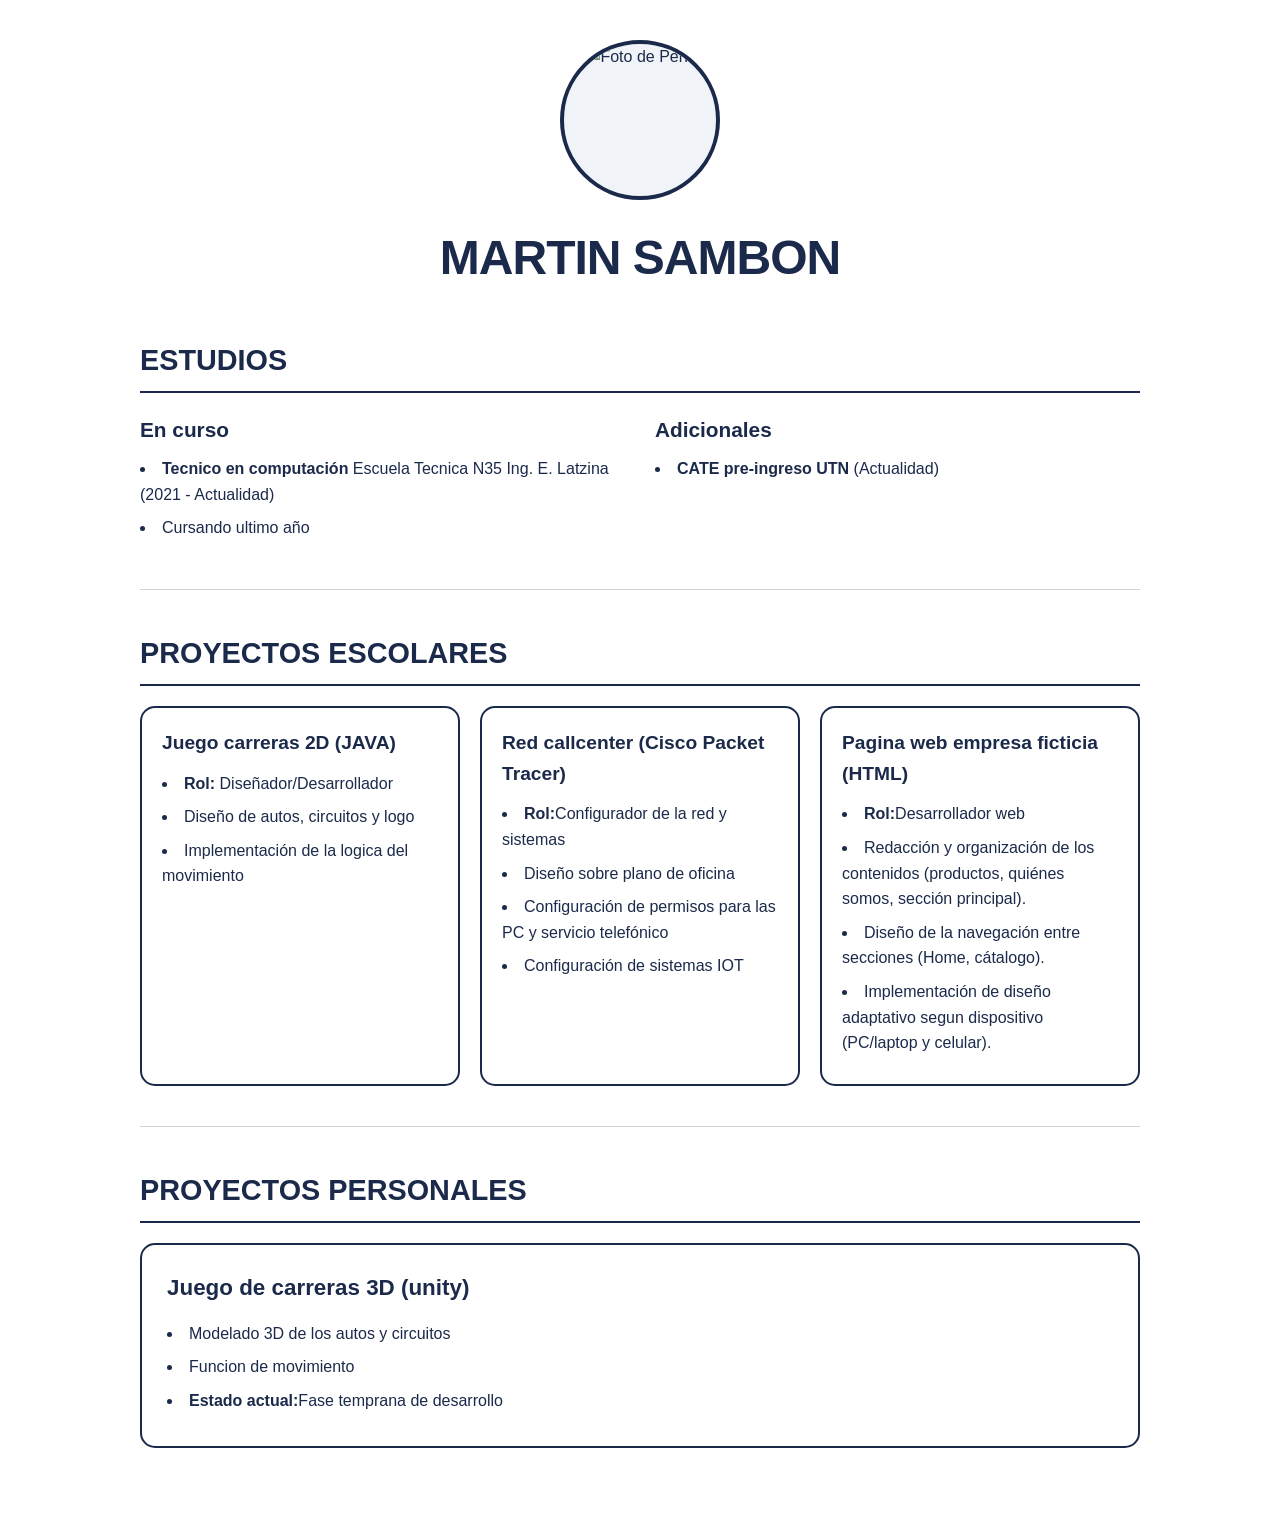
==== index.html @ 0f908883 "v1" ====
<!DOCTYPE html>
<html lang="es">
<head>
    <meta charset="UTF-8">
    <meta name="viewport" content="width=device-width, initial-scale=1.0">
    <title>CV personal Sambon Martin</title>
    <link rel="stylesheet" href="styles.css">
</head>
<body>

    <header class="header-cv">
        <div class="foto-contenedor">
            <img src="foto.jpg" alt="Foto de Perfil" class="foto-perfil">
        </div>
        <h1 class="nombre-principal">Martin Sambon</h1>
    </header>

    <main class="contenido-principal">
        
        <section class="seccion">
            <h2>Estudios</h2>
            <div class="estudios-grid">
                <div class="columna-estudios">
                    <h3>En curso</h3>
                    <ul>
                        <li><strong>Tecnico en computación</strong> Escuela Tecnica N35 Ing. E. Latzina (2021 - Actualidad)</li>
                        <li>Cursando ultimo año</li>
                    </ul>
                </div>
                <div class="columna-estudios">
                    <h3>Adicionales</h3>
                    <ul>
                        <li><strong>CATE pre-ingreso UTN</strong> (Actualidad)</li>
                    </ul>
                </div>
            </div>
        </section>

        <hr class="separador">

        <section class="seccion">
            <h2>Proyectos Escolares</h2>
            <div class="proyectos-escolares-grid">
                
                <div class="tarjeta-proyecto">
                    <h3>Juego carreras 2D (JAVA)</h3>
                    <ul>
                        <li><strong>Rol:</strong> Diseñador/Desarrollador</li>
                        <li> Diseño de autos, circuitos y logo </li>
                        <li>Implementación de la logica del movimiento </li>
                    </ul>
                </div>

                <div class="tarjeta-proyecto">
                    <h3>Red callcenter (Cisco Packet Tracer)</h3>
                    <ul>
                        <li><strong>Rol:</strong>Configurador de la red y sistemas</li>
                        <li>Diseño sobre plano de oficina </li>
                        <li>Configuración de permisos para las PC y servicio telefónico </li>
                        <li>Configuración de sistemas IOT </li>
                    </ul>
                </div>

                <div class="tarjeta-proyecto">
                    <h3>Pagina web empresa ficticia (HTML)</h3>
                    <ul>
                        <li><strong>Rol:</strong>Desarrollador web</li>
                        <li>Redacción y organización de los contenidos (productos, quiénes somos, sección principal). </li>
                        <li>Diseño de la navegación entre secciones (Home, cátalogo). </li>
                        <li>Implementación de diseño adaptativo segun dispositivo (PC/laptop y celular). </li>
                    </ul>
                </div>

            </div>
        </section>

        <hr class="separador">

        <section class="seccion">
            <h2>Proyectos Personales</h2>
            <div class="proyecto-personal-unico">
                <h3>Juego de carreras 3D (unity)</h3>
                <ul>
                    <li>Modelado 3D de los autos y circuitos</li>
                    <li>Funcion de movimiento</li>
                    <li><strong>Estado actual:</strong>Fase temprana de desarrollo</li>
                </ul>
            </div>
        </section>

    </main>

</body>
</html>
---- styles.css ----
/* --- Variables de Color y Estilos Globales --- */
:root {
    --blanco: #ffffff;
    --azul-oscuro: #1b2a4a;
    --azul-suave: #f0f4f8; /* Un tono muy claro para sutiles contrastes */
}

* {
    margin: 0;
    padding: 0;
    box-sizing: border-box;
}

body {
    font-family: 'Segoe UI', Tahoma, Geneva, Verdana, sans-serif;
    background-color: var(--blanco);
    color: var(--azul-oscuro);
    line-height: 1.6;
    padding: 40px 20px;
}

/* --- Encabezado (Nombre y Foto) --- */
.header-cv {
    display: flex;
    flex-direction: column;
    align-items: center;
    text-align: center;
    margin-bottom: 40px;
}

.foto-contenedor {
    width: 160px;
    height: 160px;
    border-radius: 50%;
    border: 4px solid var(--azul-oscuro);
    background-color: var(--azul-suave); /* Fondo provisional si no hay foto */
    overflow: hidden;
    margin-bottom: 20px;
}

.foto-perfil {
    width: 100%;
    height: 100%;
    object-fit: cover;
}

.nombre-principal {
    font-size: 3rem;
    font-weight: 800;
    letter-spacing: -1px;
    text-transform: uppercase;
}

/* --- Contenedor General --- */
.contenido-principal {
    max-width: 1000px;
    margin: 0 auto;
}

.seccion {
    margin-bottom: 40px;
}

h2 {
    font-size: 1.8rem;
    border-bottom: 2px solid var(--azul-oscuro);
    padding-bottom: 8px;
    margin-bottom: 20px;
    text-transform: uppercase;
}

/* --- Listas (ul) Estilos Generales --- */
ul {
    list-style-position: inside;
    margin-top: 10px;
}

li {
    margin-bottom: 8px;
}

/* --- Sección: Estudios --- */
.estudios-grid {
    display: grid;
    grid-template-columns: 1fr 1fr;
    gap: 30px;
}

.columna-estudios h3 {
    font-size: 1.3rem;
    margin-bottom: 10px;
}

/* --- Separador Visual --- */
.separador {
    border: 0;
    height: 1px;
    background-color: rgba(27, 42, 74, 0.2);
    margin: 40px 0;
}

/* --- Sección: Proyectos Escolares (3 columnas/cuadros) --- */
.proyectos-escolares-grid {
    display: grid;
    grid-template-columns: repeat(auto-fit, minmax(280px, 1fr));
    gap: 20px;
}

.tarjeta-proyecto {
    border: 2px solid var(--azul-oscuro);
    border-radius: 15px; /* Bordes redondos */
    padding: 20px;
    background-color: var(--blanco);
}

.tarjeta-proyecto h3 {
    margin-bottom: 12px;
    font-size: 1.2rem;
}

/* --- Sección: Proyecto Personal (1 cuadro único grande) --- */
.proyecto-personal-unico {
    border: 2px solid var(--azul-oscuro);
    border-radius: 15px; /* Bordes redondos */
    padding: 25px;
    background-color: var(--blanco);
}

.proyecto-personal-unico h3 {
    margin-bottom: 15px;
    font-size: 1.4rem;
}

/* --- Adaptabilidad para Celulares --- */
@media (max-width: 768px) {
    .estudios-grid {
        grid-template-columns: 1fr;
    }
    
    .nombre-principal {
        font-size: 2.2rem;
    }
}
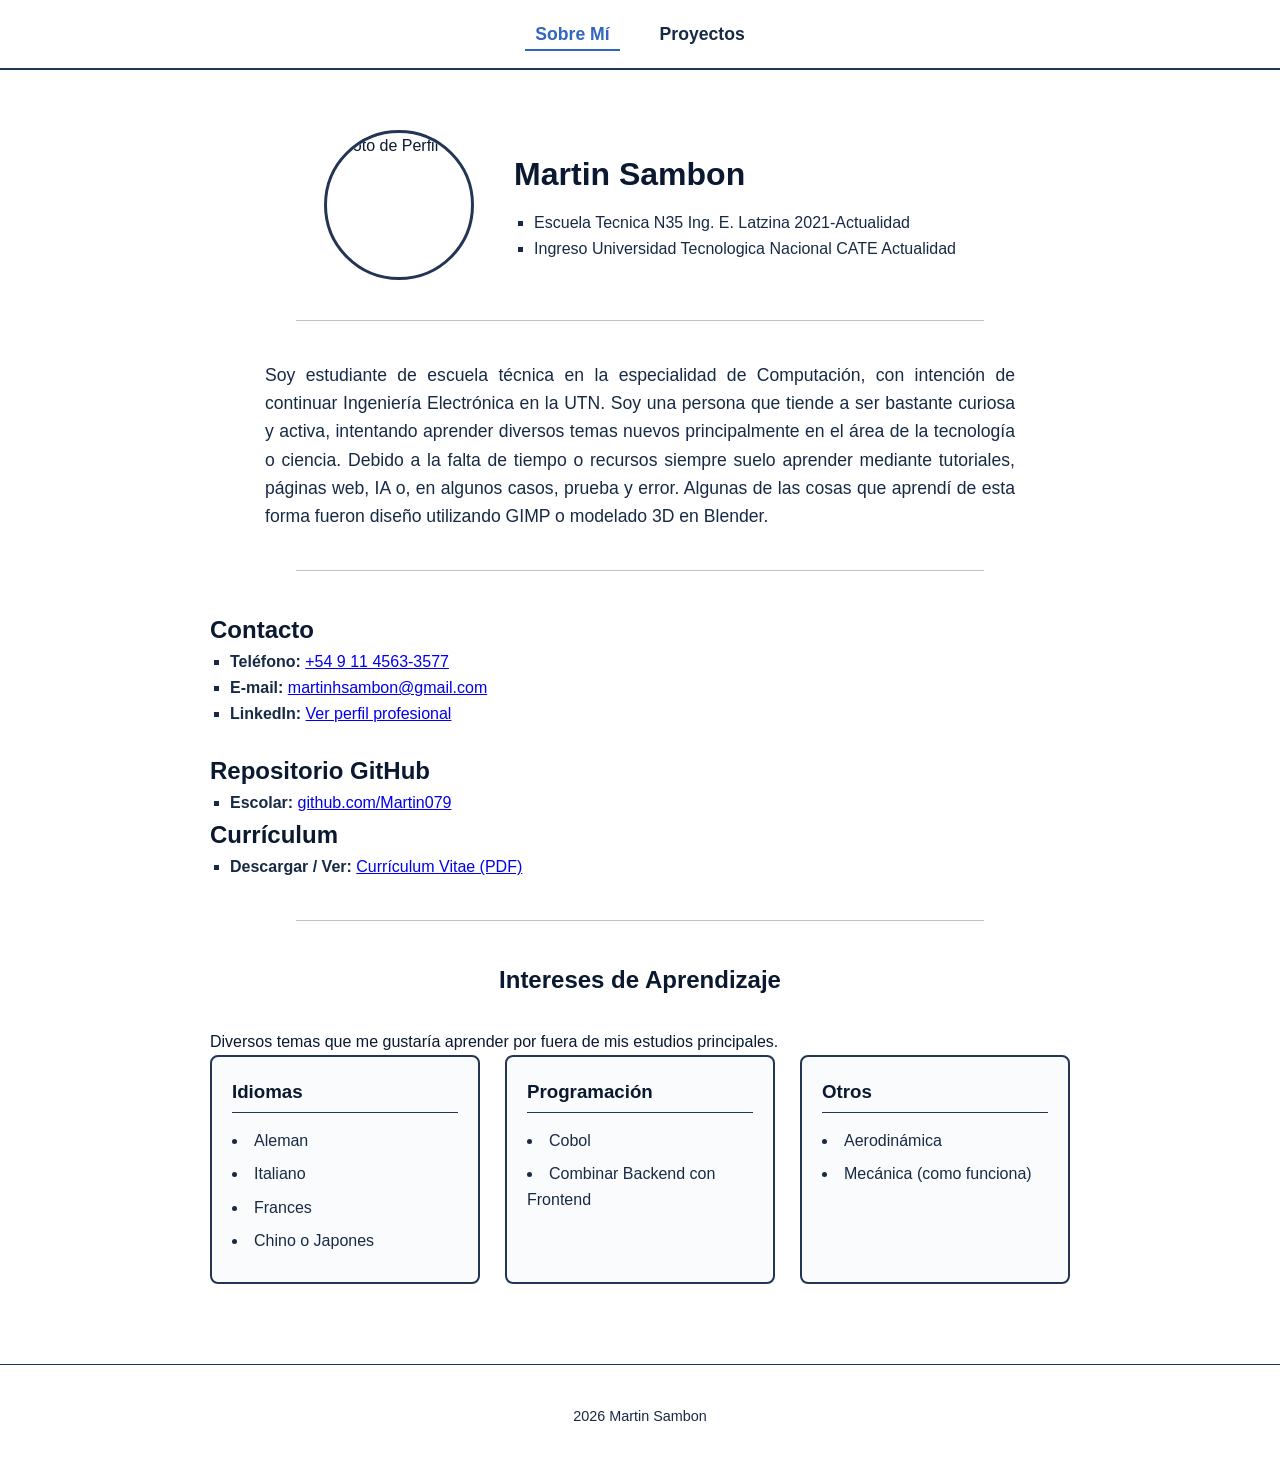
==== commit 6935e2fc: "V2" ====
--- a/index.html
+++ b/index.html
@@ -3,92 +3,108 @@
 <head>
     <meta charset="UTF-8">
     <meta name="viewport" content="width=device-width, initial-scale=1.0">
-    <title>CV personal Sambon Martin</title>
+    <title>Sobre Mí</title>
     <link rel="stylesheet" href="styles.css">
 </head>
 <body>
 
-    <header class="header-cv">
-        <div class="foto-contenedor">
-            <img src="foto.jpg" alt="Foto de Perfil" class="foto-perfil">
-        </div>
-        <h1 class="nombre-principal">Martin Sambon</h1>
+    <header>
+        <nav>
+            <ul>
+                <li><a href="index.html" class="active">Sobre Mí</a></li>
+                <li><a href="proyectos.html">Proyectos</a></li> </ul>
+        </nav>
     </header>
 
-    <main class="contenido-principal">
+    <main class="container">
         
-        <section class="seccion">
-            <h2>Estudios</h2>
-            <div class="estudios-grid">
-                <div class="columna-estudios">
-                    <h3>En curso</h3>
-                    <ul>
-                        <li><strong>Tecnico en computación</strong> Escuela Tecnica N35 Ing. E. Latzina (2021 - Actualidad)</li>
-                        <li>Cursando ultimo año</li>
-                    </ul>
-                </div>
-                <div class="columna-estudios">
-                    <h3>Adicionales</h3>
-                    <ul>
-                        <li><strong>CATE pre-ingreso UTN</strong> (Actualidad)</li>
+        <section class="profile-section">
+            <div class="profile-card">
+                <img src="tu-foto.jpg" alt="Foto de Perfil" class="profile-img">
+                <div class="profile-info">
+                    <h1>Martin Sambon</h1>
+                    <ul class="education-list">
+                        <li>Escuela Tecnica N35 Ing. E. Latzina  2021-Actualidad</li>
+                        <li>Ingreso Universidad Tecnologica Nacional CATE  Actualidad</li>
                     </ul>
                 </div>
             </div>
         </section>
 
-        <hr class="separador">
+        <hr class="divider">
 
-        <section class="seccion">
-            <h2>Proyectos Escolares</h2>
-            <div class="proyectos-escolares-grid">
+        <section class="bio-section">
+            <p>
+                Soy estudiante de escuela técnica en la especialidad de Computación, con intención de continuar Ingeniería Electrónica en la UTN.
+                Soy una persona que tiende a ser bastante curiosa y activa, intentando aprender diversos temas nuevos principalmente en el área de la tecnología o ciencia.
+                Debido a la falta de tiempo o recursos siempre suelo aprender mediante tutoriales, páginas web, IA o, en algunos casos, prueba y error.
+                Algunas de las cosas que aprendí de esta forma fueron diseño utilizando GIMP o modelado 3D en Blender.
+            </p>
+        </section>
+
+        <hr class="divider">
+            <h2>Contacto</h2>
+            <ul class="education-list">
+                <li><strong>Teléfono:</strong> <a href="tel:+5491145633577" class="contact-link">+54 9 11 4563-3577</a></li>
                 
-                <div class="tarjeta-proyecto">
-                    <h3>Juego carreras 2D (JAVA)</h3>
+                <li><strong>E-mail:</strong> <a href="mailto:martinhsambon@gmail.com" class="contact-link">martinhsambon@gmail.com</a></li>
+                
+                <li><strong>LinkedIn:</strong> <a href="https://www.linkedin.com/in/martín-sambon-376824408/" target="_blank" class="contact-link">Ver perfil profesional</a></li>
+            </ul>
+            <br>
+
+            <h2>Repositorio GitHub</h2>
+            <ul class="education-list">
+                <li><strong>Escolar:</strong> <a href="https://github.com/Martin079" target="_blank" class="contact-link">github.com/Martin079</a></li>
+            </ul>
+
+            <h2>Currículum</h2>
+            <ul class="education-list">
+                <li><strong>Descargar / Ver:</strong> <a href="cv-martin-sambon.pdf" target="_blank" class="contact-link">Currículum Vitae (PDF)</a></li>
+            </ul>
+
+
+        <hr class="divider">
+
+        <section class="interests-section">
+            <h2>Intereses de Aprendizaje</h2>
+            <p>Diversos temas que me gustaría aprender por fuera de mis estudios principales.</p>
+            <div class="interests-grid">
+                
+                <div class="interest-column">
+                    <h3>Idiomas</h3>
                     <ul>
-                        <li><strong>Rol:</strong> Diseñador/Desarrollador</li>
-                        <li> Diseño de autos, circuitos y logo </li>
-                        <li>Implementación de la logica del movimiento </li>
+                        <li>Aleman</li>
+                        <li>Italiano</li>
+                        <li>Frances</li>
+                        <li>Chino o Japones</li>
                     </ul>
                 </div>
 
-                <div class="tarjeta-proyecto">
-                    <h3>Red callcenter (Cisco Packet Tracer)</h3>
+                <div class="interest-column">
+                    <h3>Programación</h3>
                     <ul>
-                        <li><strong>Rol:</strong>Configurador de la red y sistemas</li>
-                        <li>Diseño sobre plano de oficina </li>
-                        <li>Configuración de permisos para las PC y servicio telefónico </li>
-                        <li>Configuración de sistemas IOT </li>
+                        <li>Cobol</li>
+                        <li>Combinar Backend con Frontend</li>
                     </ul>
                 </div>
 
-                <div class="tarjeta-proyecto">
-                    <h3>Pagina web empresa ficticia (HTML)</h3>
+                <div class="interest-column">
+                    <h3>Otros</h3>
                     <ul>
-                        <li><strong>Rol:</strong>Desarrollador web</li>
-                        <li>Redacción y organización de los contenidos (productos, quiénes somos, sección principal). </li>
-                        <li>Diseño de la navegación entre secciones (Home, cátalogo). </li>
-                        <li>Implementación de diseño adaptativo segun dispositivo (PC/laptop y celular). </li>
+                        <li>Aerodinámica</li>
+                        <li>Mecánica (como funciona)</li>
                     </ul>
                 </div>
 
             </div>
         </section>
 
-        <hr class="separador">
+    </main>
 
-        <section class="seccion">
-            <h2>Proyectos Personales</h2>
-            <div class="proyecto-personal-unico">
-                <h3>Juego de carreras 3D (unity)</h3>
-                <ul>
-                    <li>Modelado 3D de los autos y circuitos</li>
-                    <li>Funcion de movimiento</li>
-                    <li><strong>Estado actual:</strong>Fase temprana de desarrollo</li>
-                </ul>
-            </div>
-        </section>
-
-    </main>
+    <footer>
+        <p>2026 Martin Sambon</p>
+    </footer>
 
 </body>
 </html>
--- a/styles.css
+++ b/styles.css
@@ -1,10 +1,13 @@
-/* --- Variables de Color y Estilos Globales --- */
+/* --- Variables de Color --- */
 :root {
-    --blanco: #ffffff;
-    --azul-oscuro: #1b2a4a;
-    --azul-suave: #f0f4f8; /* Un tono muy claro para sutiles contrastes */
-}
-
+    --bg-color: #ffffff;
+    --text-main: #0a192f;       /* Azul oscuro profundo */
+    --text-muted: #172a45;      /* Azul oscuro secundario */
+    --border-color: #233554;    /* Azul para bordes y líneas */
+    --accent-color: #3066be;    /* Azul un poco más vivo para detalles activos */
+}
+
+/* --- Estilos Generales --- */
 * {
     margin: 0;
     padding: 0;
@@ -13,131 +16,304 @@
 
 body {
     font-family: 'Segoe UI', Tahoma, Geneva, Verdana, sans-serif;
-    background-color: var(--blanco);
-    color: var(--azul-oscuro);
+    background-color: var(--bg-color);
+    color: var(--text-main);
     line-height: 1.6;
-    padding: 40px 20px;
-}
-
-/* --- Encabezado (Nombre y Foto) --- */
-.header-cv {
+}
+
+.container {
+    max-width: 900px;
+    margin: 0 auto;
+    padding: 20px;
+}
+
+/* --- Navegación --- */
+header {
+    border-bottom: 2px solid var(--border-color);
+    padding: 20px 0;
+}
+
+nav ul {
     display: flex;
-    flex-direction: column;
+    justify-content: center;
+    list-style: none;
+    gap: 30px;
+}
+
+nav a {
+    color: var(--text-muted);
+    text-decoration: none;
+    font-weight: 600;
+    font-size: 1.1rem;
+    padding: 5px 10px;
+    transition: color 0.3s;
+}
+
+nav a:hover, nav a.active {
+    color: var(--accent-color);
+    border-bottom: 2px solid var(--accent-color);
+}
+
+/* --- Sección Perfil (Centrado con info a la derecha) --- */
+.profile-section {
+    display: flex;
+    justify-content: center;
+    margin: 40px 0;
+}
+
+.profile-card {
+    display: flex;
     align-items: center;
-    text-align: center;
-    margin-bottom: 40px;
-}
-
-.foto-contenedor {
-    width: 160px;
-    height: 160px;
+    gap: 40px;
+    max-width: 700px;
+}
+
+.profile-img {
+    width: 150px;
+    height: 150px;
     border-radius: 50%;
-    border: 4px solid var(--azul-oscuro);
-    background-color: var(--azul-suave); /* Fondo provisional si no hay foto */
-    overflow: hidden;
-    margin-bottom: 20px;
-}
-
-.foto-perfil {
-    width: 100%;
-    height: 100%;
     object-fit: cover;
-}
-
-.nombre-principal {
-    font-size: 3rem;
-    font-weight: 800;
-    letter-spacing: -1px;
-    text-transform: uppercase;
-}
-
-/* --- Contenedor General --- */
-.contenido-principal {
-    max-width: 1000px;
-    margin: 0 auto;
-}
-
-.seccion {
-    margin-bottom: 40px;
-}
-
-h2 {
-    font-size: 1.8rem;
-    border-bottom: 2px solid var(--azul-oscuro);
-    padding-bottom: 8px;
-    margin-bottom: 20px;
-    text-transform: uppercase;
-}
-
-/* --- Listas (ul) Estilos Generales --- */
-ul {
-    list-style-position: inside;
-    margin-top: 10px;
-}
-
-li {
-    margin-bottom: 8px;
-}
-
-/* --- Sección: Estudios --- */
-.estudios-grid {
-    display: grid;
-    grid-template-columns: 1fr 1fr;
-    gap: 30px;
-}
-
-.columna-estudios h3 {
-    font-size: 1.3rem;
+    border: 3px solid var(--border-color);
+}
+
+.profile-info h1 {
+    font-size: 2rem;
+    color: var(--text-main);
     margin-bottom: 10px;
 }
 
-/* --- Separador Visual --- */
-.separador {
+.education-list {
+    list-style-type: square;
+    padding-left: 20px;
+    color: var(--text-muted);
+}
+
+/* --- Párrafo Sobre Mí --- */
+.bio-section {
+    text-align: justify;
+    font-size: 1.1rem;
+    max-width: 750px;
+    margin: 30px auto;
+    color: var(--text-muted);
+}
+
+/* --- Separadores --- */
+.divider {
     border: 0;
     height: 1px;
-    background-color: rgba(27, 42, 74, 0.2);
-    margin: 40px 0;
-}
-
-/* --- Sección: Proyectos Escolares (3 columnas/cuadros) --- */
-.proyectos-escolares-grid {
+    background: var(--border-color);
+    opacity: 0.3;
+    margin: 40px auto;
+    width: 80%;
+}
+
+/* --- Sección Intereses (3 Columnas) --- */
+.interests-section h2 {
+    text-align: center;
+    margin-bottom: 30px;
+    color: var(--text-main);
+}
+
+.interests-grid {
     display: grid;
-    grid-template-columns: repeat(auto-fit, minmax(280px, 1fr));
-    gap: 20px;
-}
-
-.tarjeta-proyecto {
-    border: 2px solid var(--azul-oscuro);
-    border-radius: 15px; /* Bordes redondos */
+    grid-template-columns: repeat(3, 1fr);
+    gap: 25px;
+}
+
+.interest-column {
+    border: 2px solid var(--border-color);
     padding: 20px;
-    background-color: var(--blanco);
-}
-
-.tarjeta-proyecto h3 {
-    margin-bottom: 12px;
-    font-size: 1.2rem;
-}
-
-/* --- Sección: Proyecto Personal (1 cuadro único grande) --- */
-.proyecto-personal-unico {
-    border: 2px solid var(--azul-oscuro);
-    border-radius: 15px; /* Bordes redondos */
-    padding: 25px;
-    background-color: var(--blanco);
-}
-
-.proyecto-personal-unico h3 {
+    border-radius: 8px;
+    background-color: #fafbfc; /* Un blanco roto muy sutil para dar profundidad */
+}
+
+.interest-column h3 {
+    color: var(--text-main);
     margin-bottom: 15px;
-    font-size: 1.4rem;
-}
-
-/* --- Adaptabilidad para Celulares --- */
+    border-bottom: 1px solid var(--border-color);
+    padding-bottom: 5px;
+}
+
+.interest-column ul {
+    list-style-position: inside;
+    color: var(--text-muted);
+}
+
+.interest-column li {
+    margin-bottom: 8px;
+}
+
+/* --- Footer --- */
+footer {
+    text-align: center;
+    padding: 40px 0;
+    font-size: 0.9rem;
+    color: var(--text-muted);
+    border-top: 1px solid var(--border-color);
+    margin-top: 60px;
+}
+
+/* --- Adaptación para celular --- */
 @media (max-width: 768px) {
-    .estudios-grid {
-        grid-template-columns: 1fr;
+    .profile-card {
+        flex-direction: column;
+        text-align: center;
     }
     
-    .nombre-principal {
-        font-size: 2.2rem;
-    }
+    .education-list {
+        list-style-position: inside;
+        padding-left: 0;
+    }
+
+    .interests-grid {
+        grid-template-columns: 1fr; /* Pasa a ser una sola columna en pantallas chicas */
+    }
+
+    /* ================================================================= */
+    /* ESTILOS AÑADIDOS PARA LA SECCIÓN DE PROYECTOS                     */
+    /* ================================================================= */
+
+    /* Grid de 2 columnas para Proyectos Personales */
+    .projects-personal-grid {
+        display: grid;
+        grid-template-columns: repeat(2, 1fr);
+        gap: 25px;
+        margin-bottom: 40px;
+    }
+
+    /* Cajas de subproyectos (Apuntes, Futuros, etc.) */
+    .sub-project-box {
+        margin-bottom: 25px;
+        padding: 15px 20px;
+        border-left: 4px solid var(--border-color);
+        background-color: #fafbfc;
+    }
+
+    .sub-project-box h4 {
+        color: var(--text-main);
+        margin-bottom: 8px;
+        font-size: 1.1rem;
+    }
+
+    .other-projects-box {
+        margin-top: 40px;
+    }
+
+    /* Enlaces internos de proyectos */
+    .project-link {
+        display: inline-block;
+        margin-top: 15px;
+        color: var(--accent-color);
+        text-decoration: none;
+        font-weight: bold;
+    }
+
+    .project-link:hover {
+        text-decoration: underline;
+    }
+
+    /* Listas dentro de subproyectos */
+    .drive-list, .simple-list {
+        padding-left: 20px;
+        margin-top: 10px;
+    }
+
+    .drive-list a {
+        color: var(--accent-color);
+        text-decoration: none;
+    }
+
+    .drive-list a:hover {
+        text-decoration: underline;
+    }
+
+    /* Tarjetas de detalles (Anclas) */
+    .project-detail-card {
+        border: 1px solid var(--border-color);
+        padding: 25px;
+        margin-bottom: 20px;
+        border-radius: 8px;
+        scroll-margin-top: 30px; /* Evita que la cabecera tape el título al saltar */
+    }
+
+    .project-detail-card h3 {
+        margin-bottom: 10px;
+        color: var(--text-main);
+    }
+
+    /* Grid adaptativo para los 5 proyectos escolares */
+    .academic-grid {
+        display: grid;
+        grid-template-columns: repeat(auto-fit, minmax(240px, 1fr));
+        gap: 25px;
+    }
+
+    /* Ajustes responsivos para pantallas pequeñas */
+    @media (max-width: 768px) {
+        .projects-personal-grid {
+            grid-template-columns: 1fr;
+        }
+    }
+
+    /* ESTILOS PARA LA PÁGINA INDIVIDUAL DE PROYECTO  */
+
+    .project-header-section h1 {
+        font-size: 2.5rem;
+        color: var(--text-main);
+        margin-bottom: 5px;
+    }
+
+    .project-subtitle {
+        color: var(--accent-color);
+        font-weight: 600;
+        font-size: 1.1rem;
+    }
+
+    .project-detail-block {
+        margin-bottom: 40px;
+    }
+
+    .project-detail-block h2 {
+        color: var(--text-main);
+        margin-bottom: 15px;
+        font-size: 1.6rem;
+    }
+
+    .project-gallery {
+        display: grid;
+        grid-template-columns: repeat(auto-fit, minmax(250px, 1fr));
+        gap: 20px;
+        margin-top: 15px;
+    }
+
+    .gallery-img {
+        width: 100%;
+        height: auto;
+        border: 2px solid var(--border-color);
+        border-radius: 6px;
+        object-fit: cover;
+        transition: transform 0.3s ease;
+    }
+
+    .gallery-img:hover {
+        transform: scale(1.02);
+    }
+
+    .project-explanation {
+        color: var(--text-muted);
+        text-align: justify;
+    }
+
+    /* --- Estilos para enlaces de contacto --- */
+        .contact-link {
+            color: var(--accent-color);
+            text-decoration: none;
+            font-weight: 500;
+            transition: color 0.2s ease, text-decoration 0.2s ease;
+        }
+
+        .contact-link:hover {
+            color: var(--text-main);
+            text-decoration: underline; /* El subrayado solo aparece al pasar el cursor */
+        }
 }
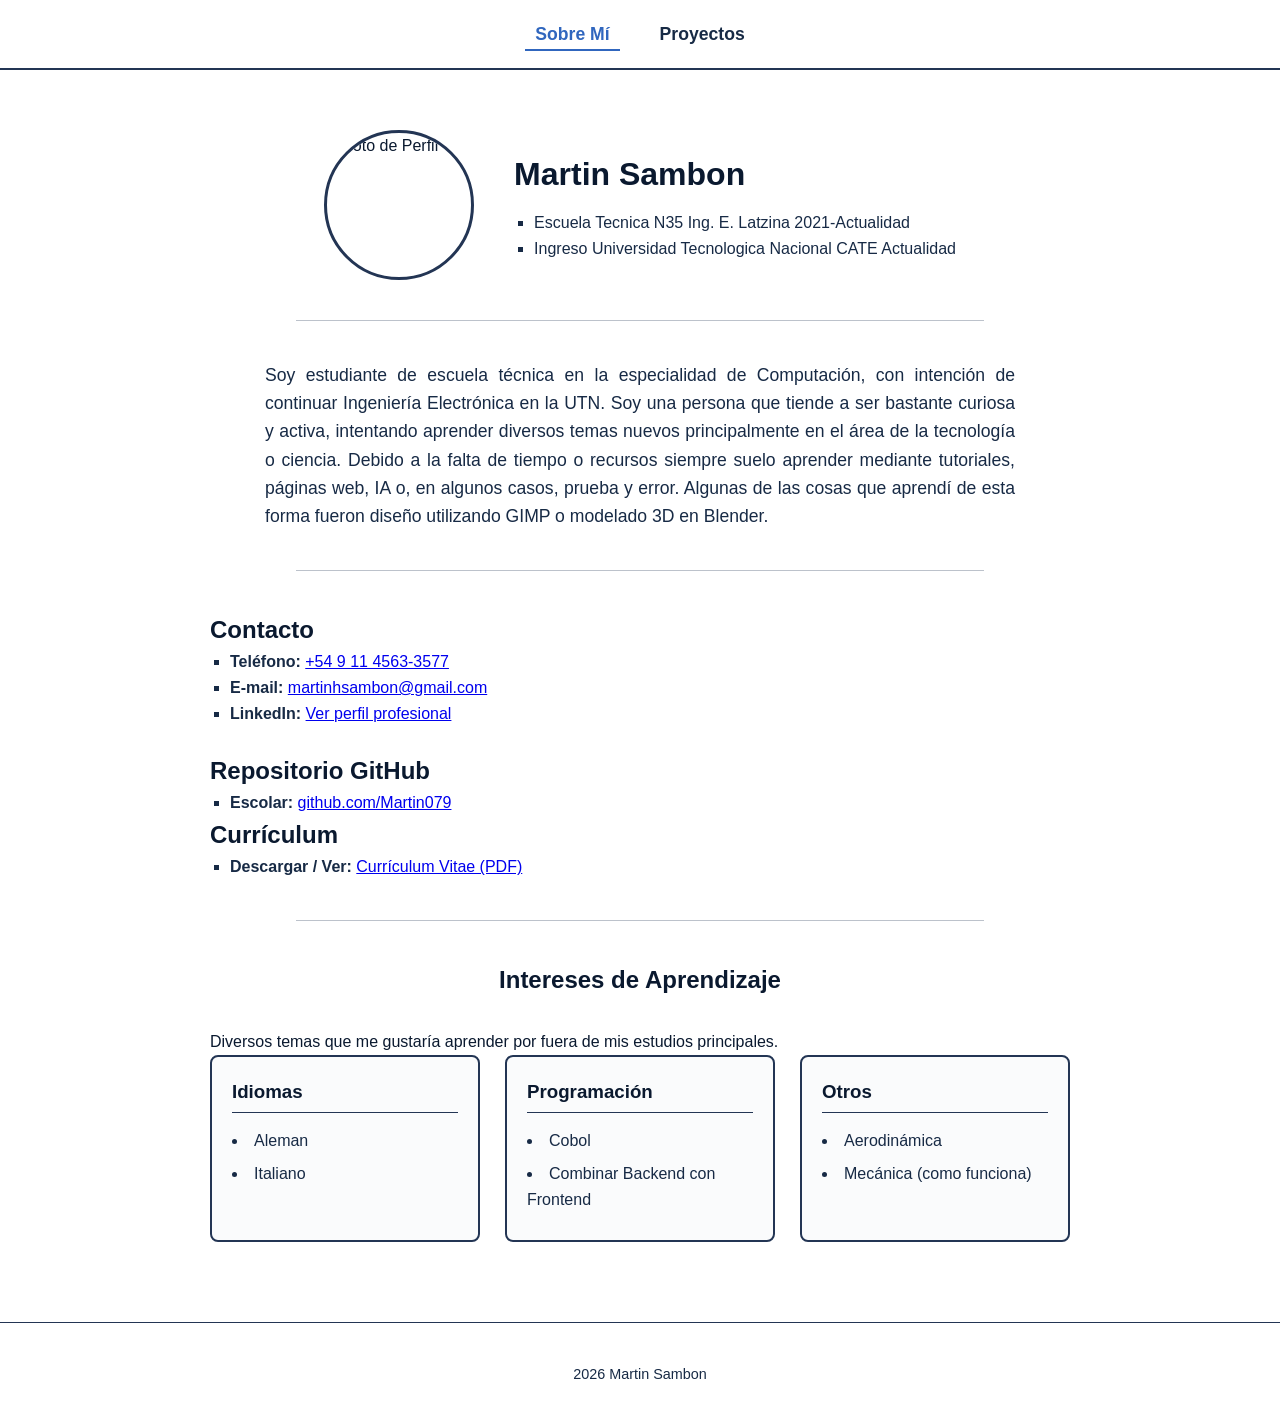
==== commit 53664b35: "Update index.html" ====
--- a/index.html
+++ b/index.html
@@ -76,8 +76,6 @@
                     <ul>
                         <li>Aleman</li>
                         <li>Italiano</li>
-                        <li>Frances</li>
-                        <li>Chino o Japones</li>
                     </ul>
                 </div>
 
--- a/styles.css
+++ b/styles.css
@@ -316,4 +316,46 @@
             color: var(--text-main);
             text-decoration: underline; /* El subrayado solo aparece al pasar el cursor */
         }
+
+        /* ================================================================= */
+/* DISEÑO RESPONSIVO PARA PROYECTOS Y DETALLES (MÓVILES)             */
+/* ================================================================= */
+
+@media (max-width: 768px) {
+    
+    /* 1. Ajuste para la cuadrícula de Proyectos Personales (pasa de 2 a 1 columna) */
+    .projects-personal-grid {
+        grid-template-columns: 1fr !important;
+        gap: 15px;
+    }
+
+    /* 2. Ajuste para la cuadrícula de 5 Proyectos Escolares */
+    /* El 'auto-fit' ya hace magia, pero reducimos el tamaño mínimo para que no se desborde en pantallas muy chicas */
+    .academic-grid {
+        grid-template-columns: repeat(auto-fit, minmax(200px, 1fr));
+        gap: 15px;
+    }
+
+    /* 3. Ajuste para la página individual de cada proyecto */
+    .project-header-section h1 {
+        font-size: 1.8rem; /* Achicamos un poco el título en el celular */
+        text-align: center;
+    }
+    
+    .project-subtitle {
+        text-align: center;
+        font-size: 1rem;
+    }
+
+    /* 4. Galería de imágenes individual (pasa a verse una imagen debajo de la otra) */
+    .project-gallery {
+        grid-template-columns: 1fr; 
+        gap: 15px;
+    }
+
+    /* 5. Cajas de subproyectos (Apuntes, etc.) */
+    .sub-project-box {
+        padding: 12px 15px; /* Un poco menos de espacio interno en móviles */
+    }
+}
 }
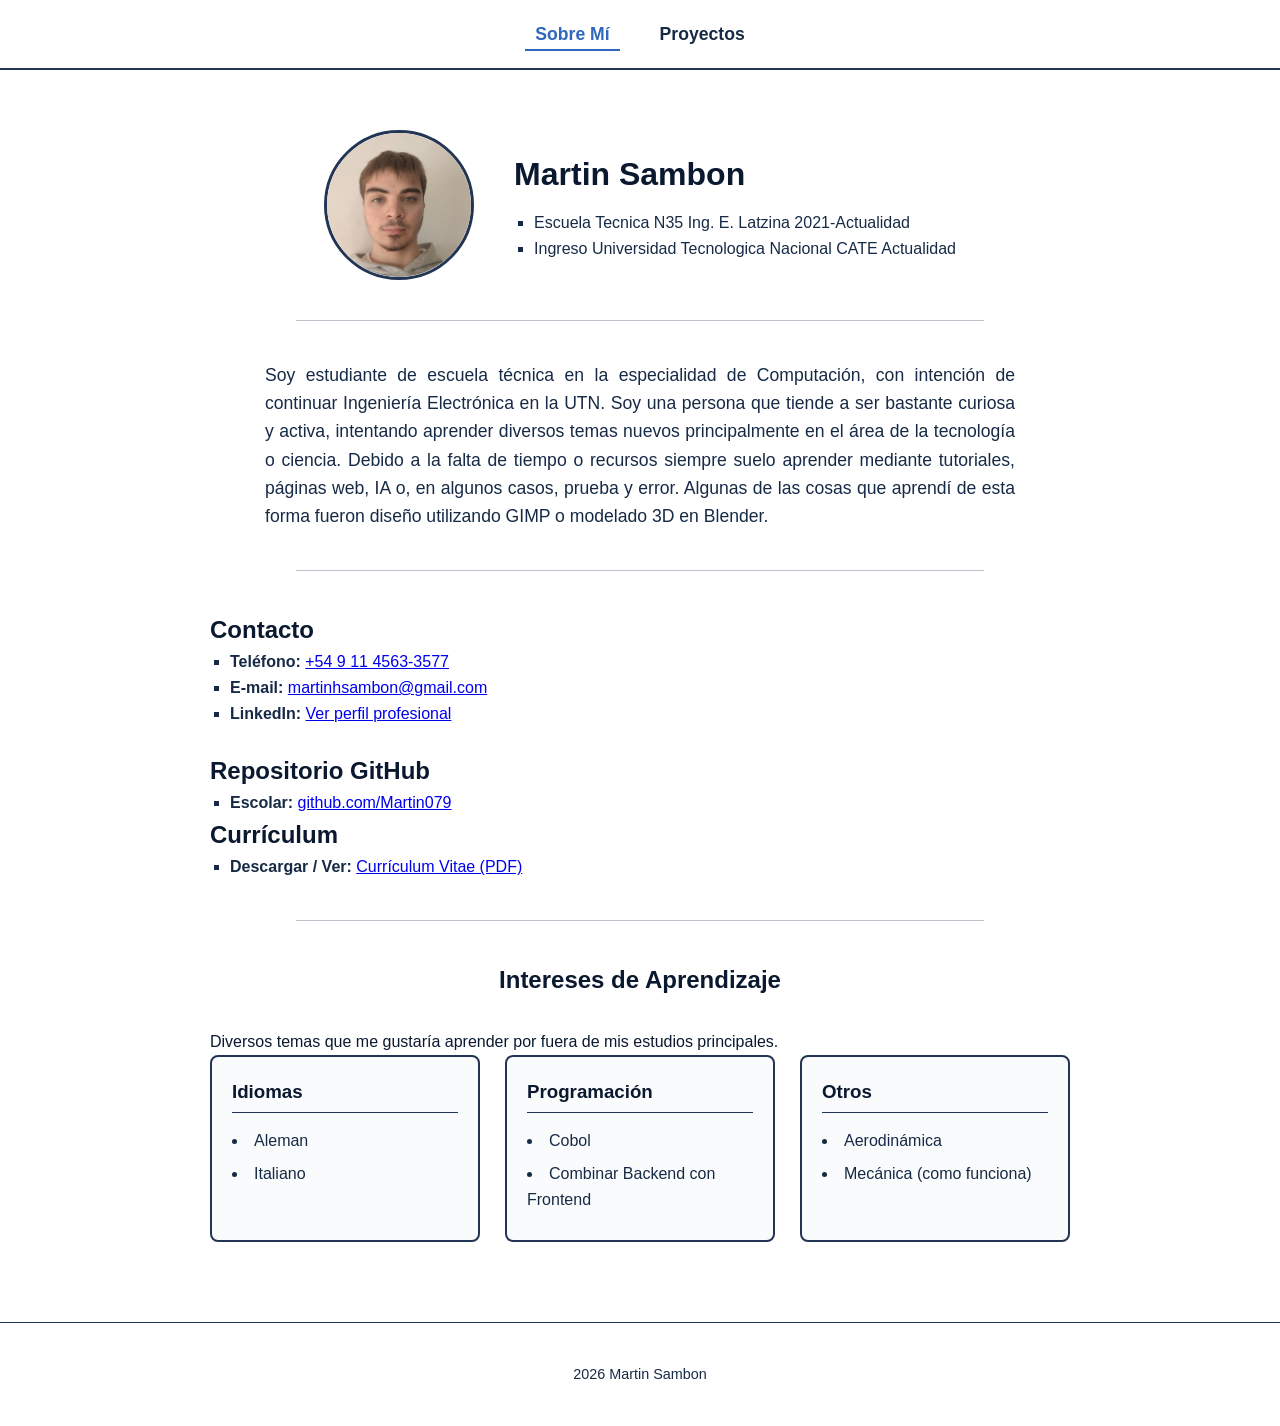
==== commit f7f3404d: "v2.2" ====
--- a/index.html
+++ b/index.html
@@ -20,7 +20,7 @@
         
         <section class="profile-section">
             <div class="profile-card">
-                <img src="tu-foto.jpg" alt="Foto de Perfil" class="profile-img">
+                <img src="foto.jpeg" alt="Foto de Perfil" class="profile-img">
                 <div class="profile-info">
                     <h1>Martin Sambon</h1>
                     <ul class="education-list">
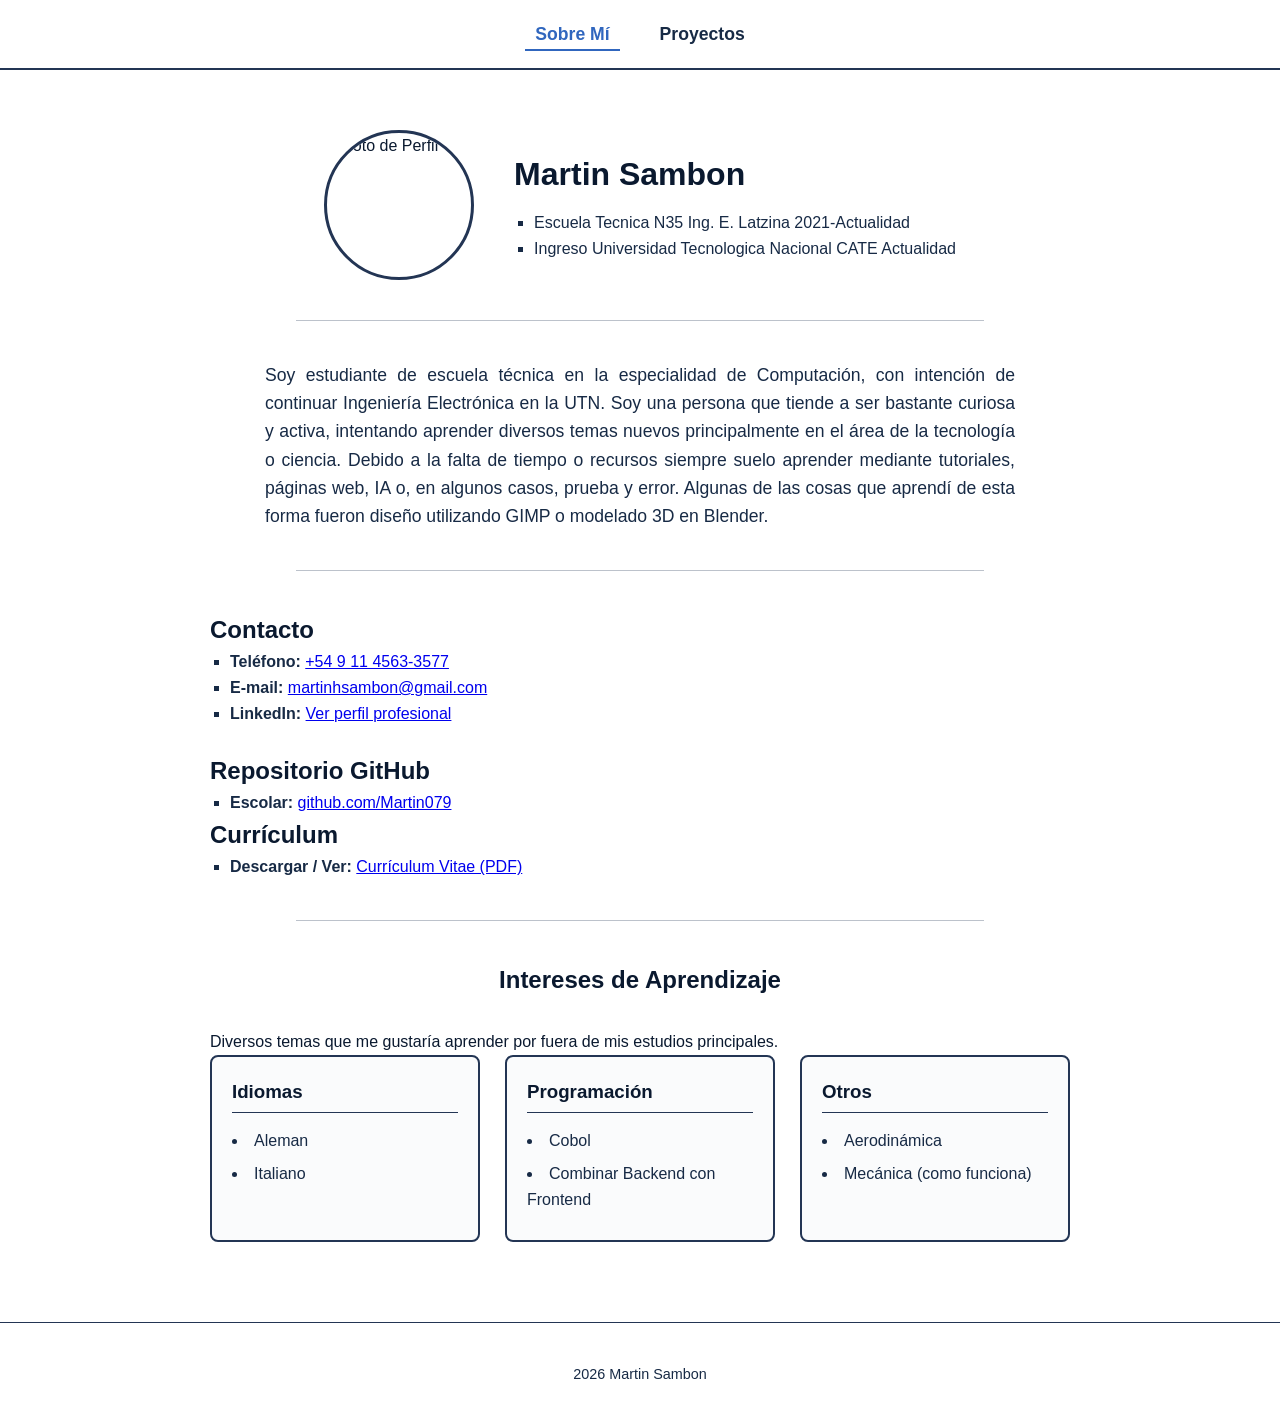
==== commit 64da41db: "Update index.html" ====
--- a/index.html
+++ b/index.html
@@ -20,7 +20,7 @@
         
         <section class="profile-section">
             <div class="profile-card">
-                <img src="foto.jpeg" alt="Foto de Perfil" class="profile-img">
+                <img src="" alt="Foto de Perfil" class="profile-img">
                 <div class="profile-info">
                     <h1>Martin Sambon</h1>
                     <ul class="education-list">
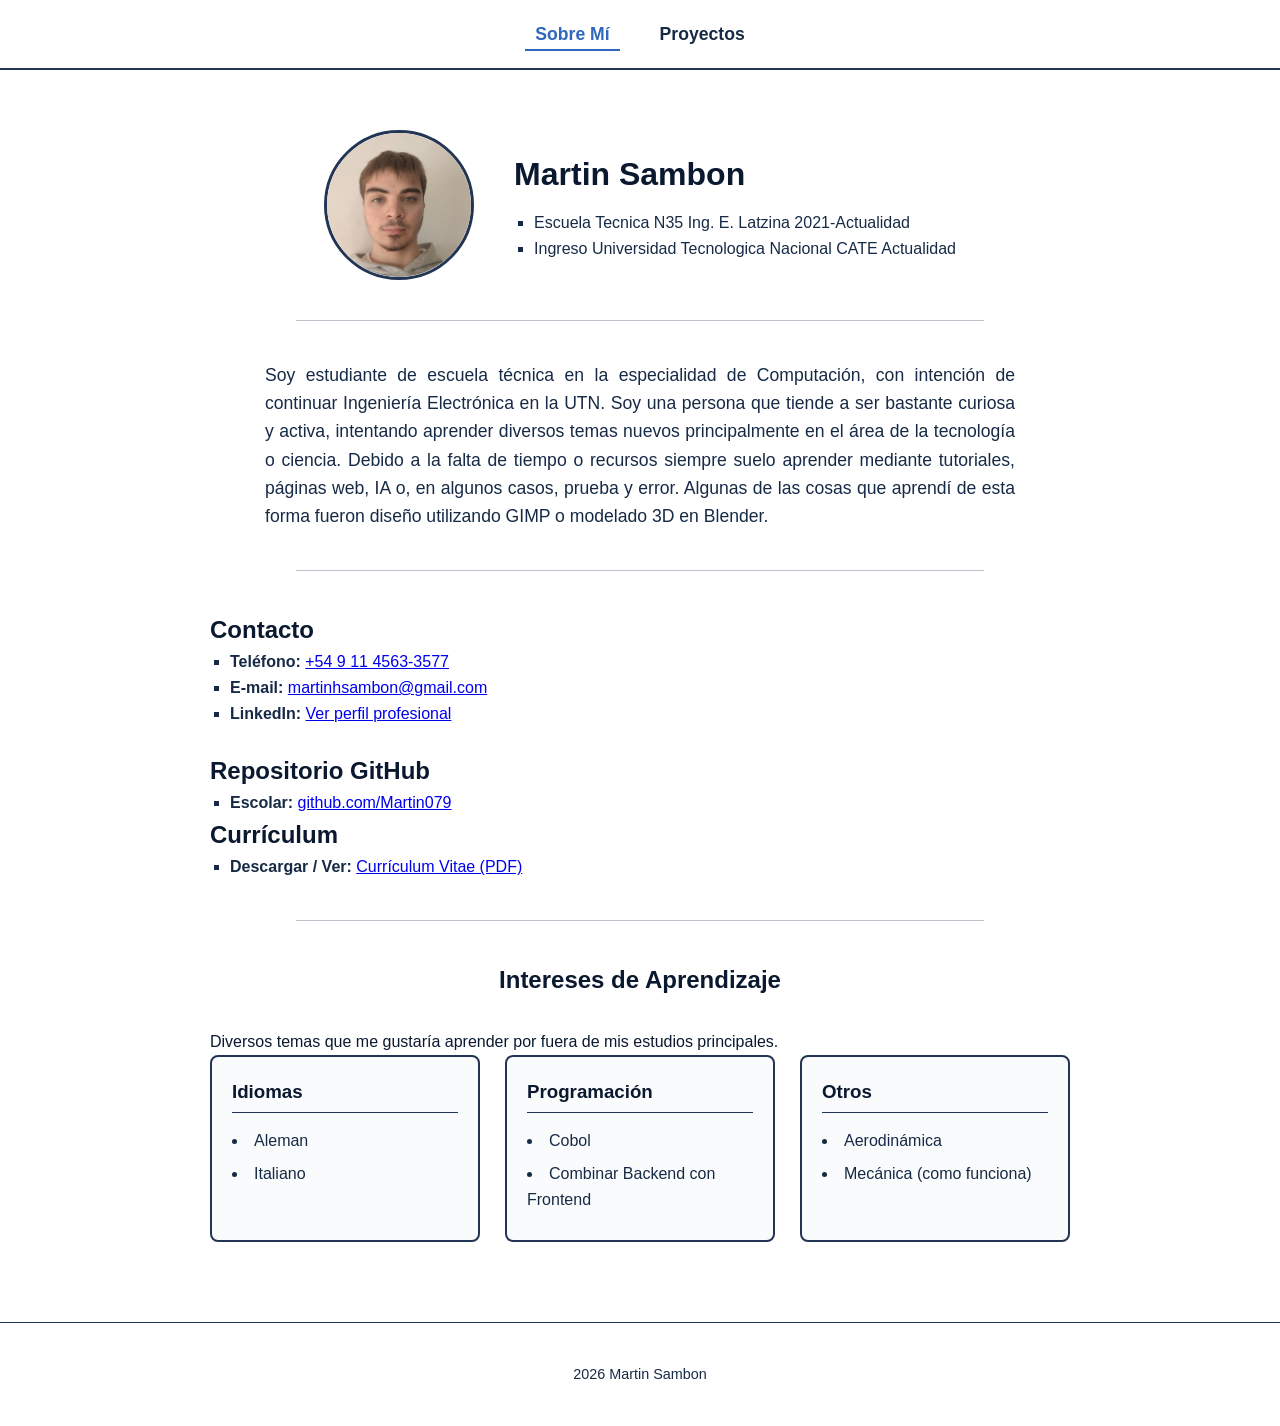
==== commit a184b4f6: "Update index.html" ====
--- a/index.html
+++ b/index.html
@@ -20,7 +20,7 @@
         
         <section class="profile-section">
             <div class="profile-card">
-                <img src="" alt="Foto de Perfil" class="profile-img">
+                <img src="foto.jpeg" alt="Foto de Perfil" class="profile-img">
                 <div class="profile-info">
                     <h1>Martin Sambon</h1>
                     <ul class="education-list">
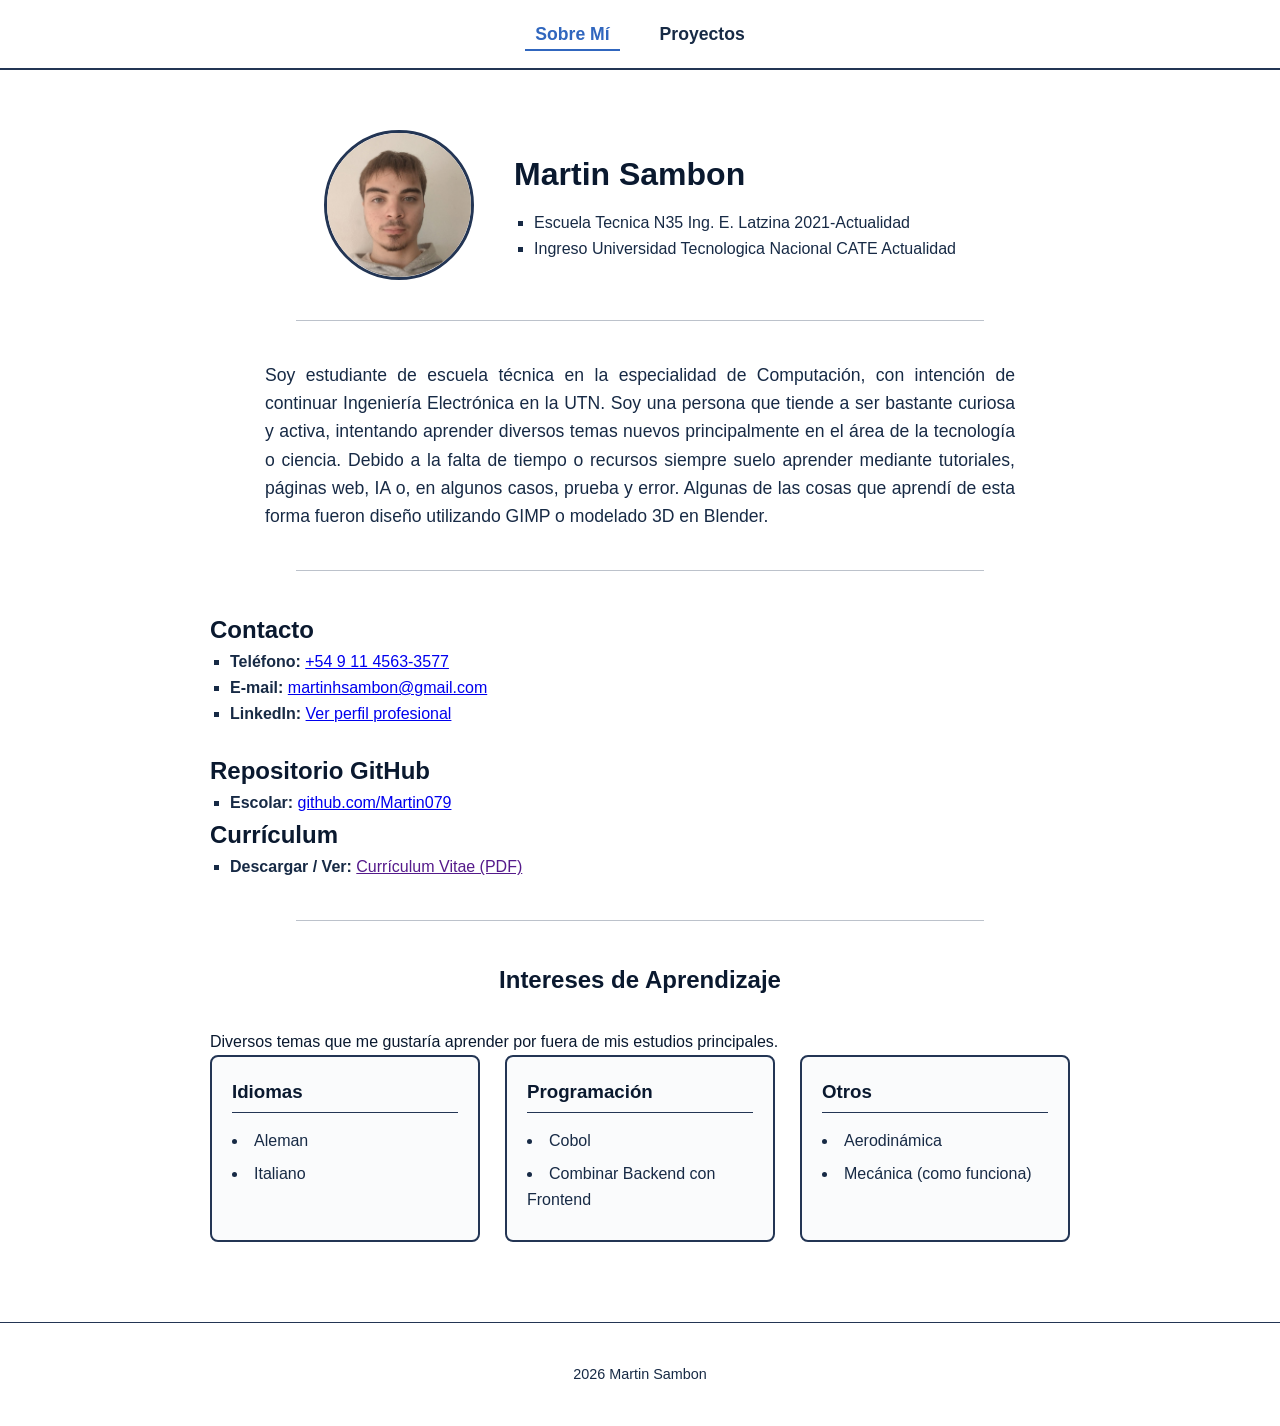
==== commit 8f33bbb9: "Update index.html" ====
--- a/index.html
+++ b/index.html
@@ -60,7 +60,7 @@
 
             <h2>Currículum</h2>
             <ul class="education-list">
-                <li><strong>Descargar / Ver:</strong> <a href="cv-martin-sambon.pdf" target="_blank" class="contact-link">Currículum Vitae (PDF)</a></li>
+                <li><strong>Descargar / Ver:</strong> <a href="" target="_blank" class="contact-link">Currículum Vitae (PDF)</a></li>
             </ul>
 
 
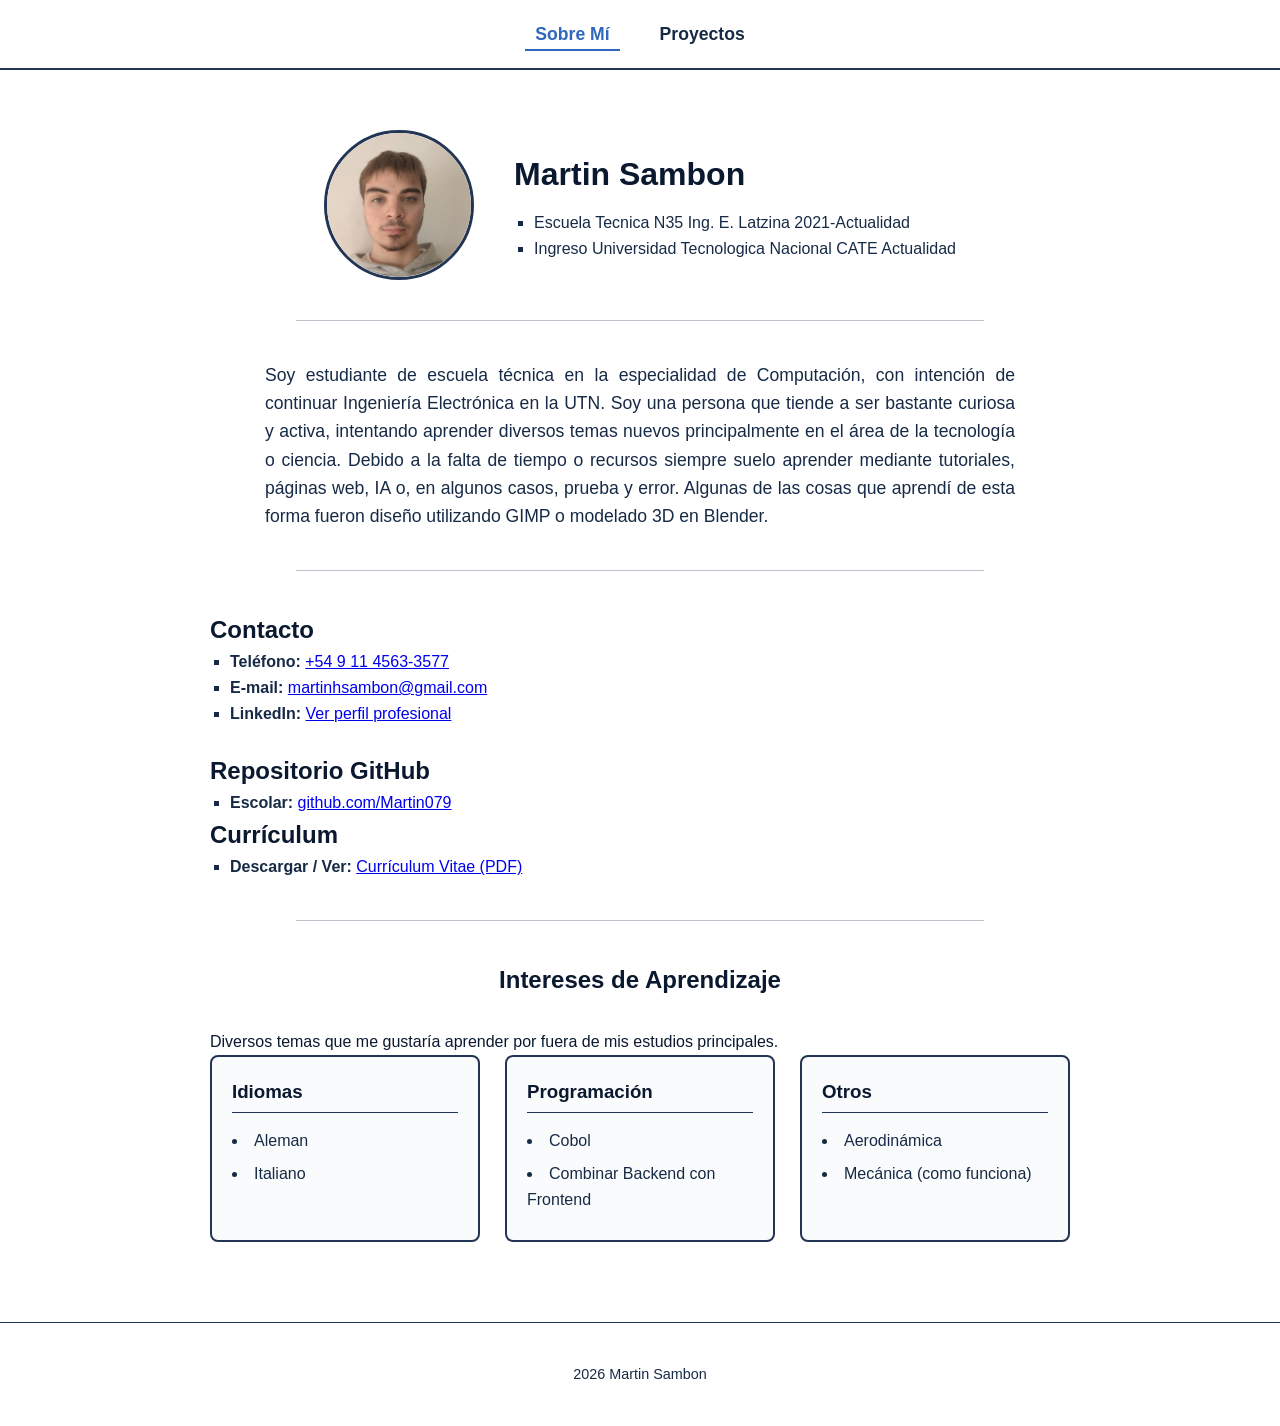
==== commit ee6a6a1a: "Update index.html" ====
--- a/index.html
+++ b/index.html
@@ -60,7 +60,7 @@
 
             <h2>Currículum</h2>
             <ul class="education-list">
-                <li><strong>Descargar / Ver:</strong> <a href="" target="_blank" class="contact-link">Currículum Vitae (PDF)</a></li>
+                <li><strong>Descargar / Ver:</strong> <a href="cv-martin-sambon.pdf" target="_blank" class="contact-link">Currículum Vitae (PDF)</a></li>
             </ul>
 
 
